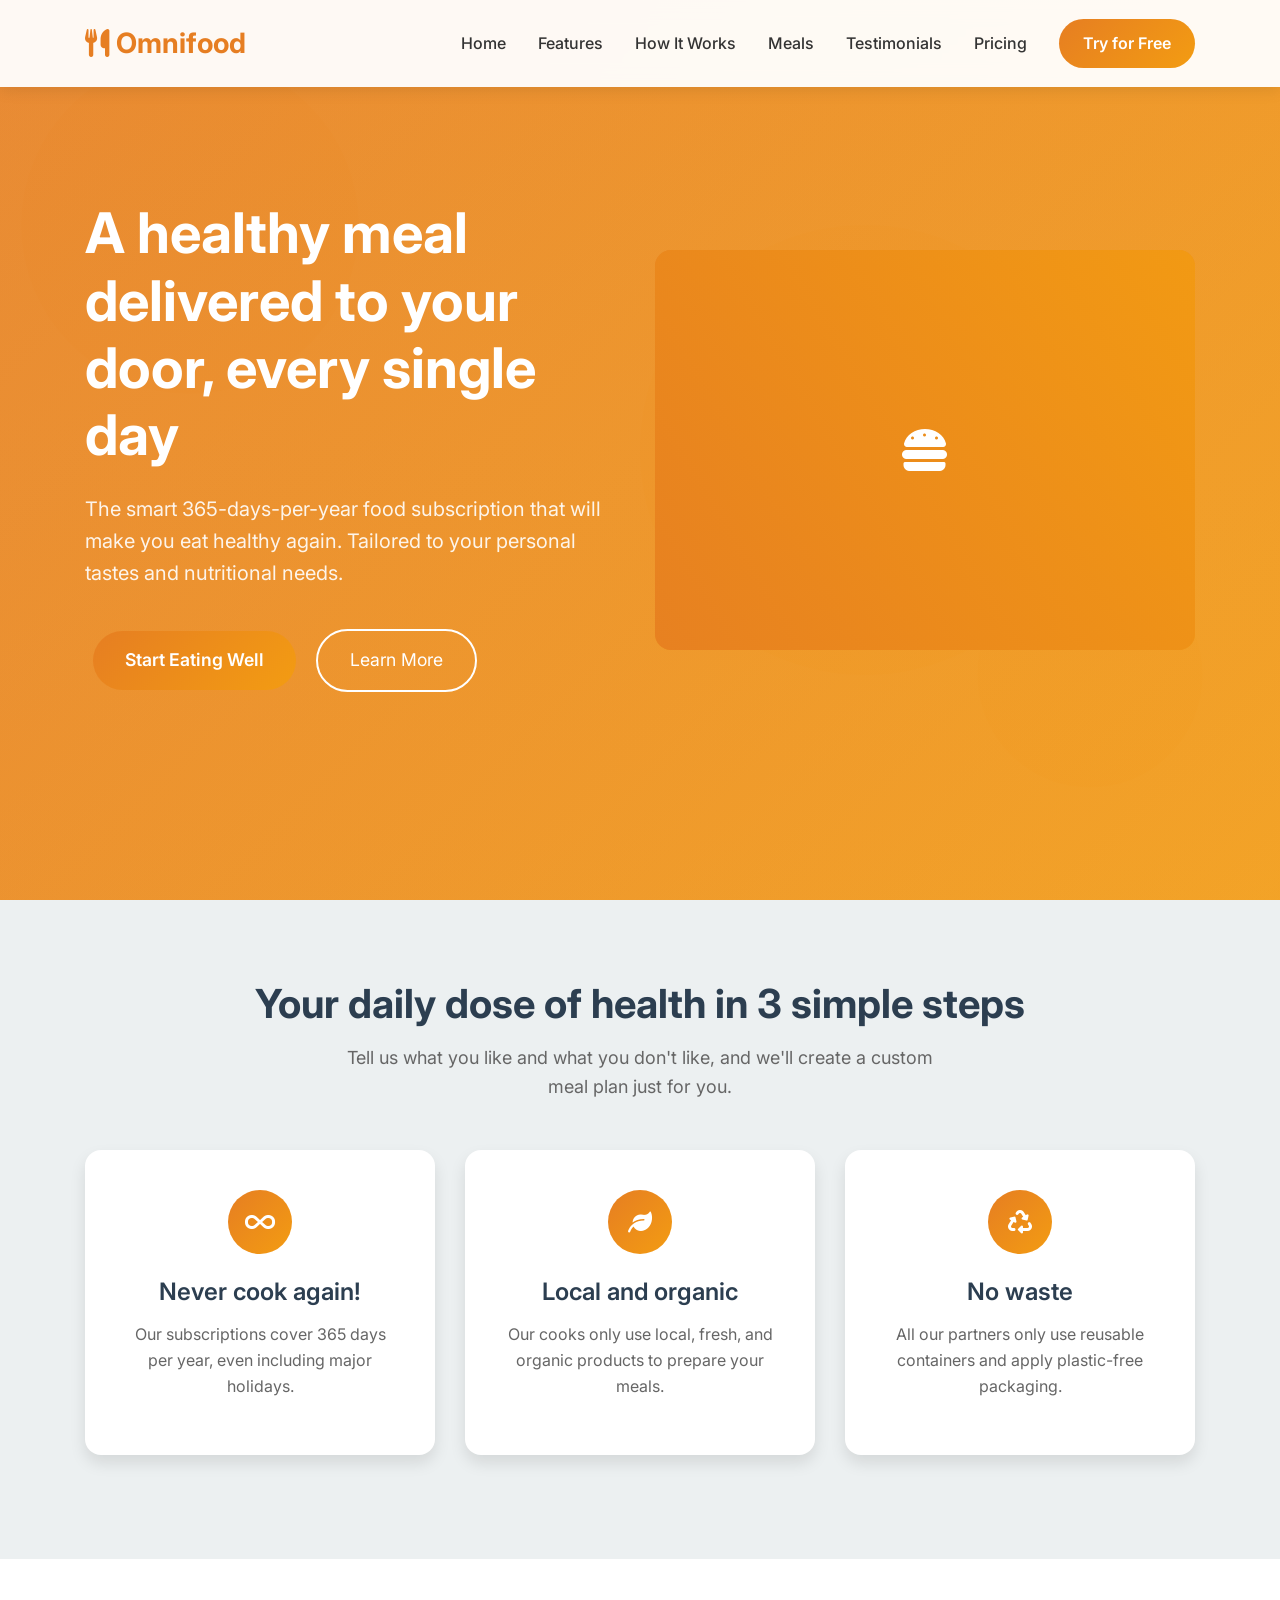
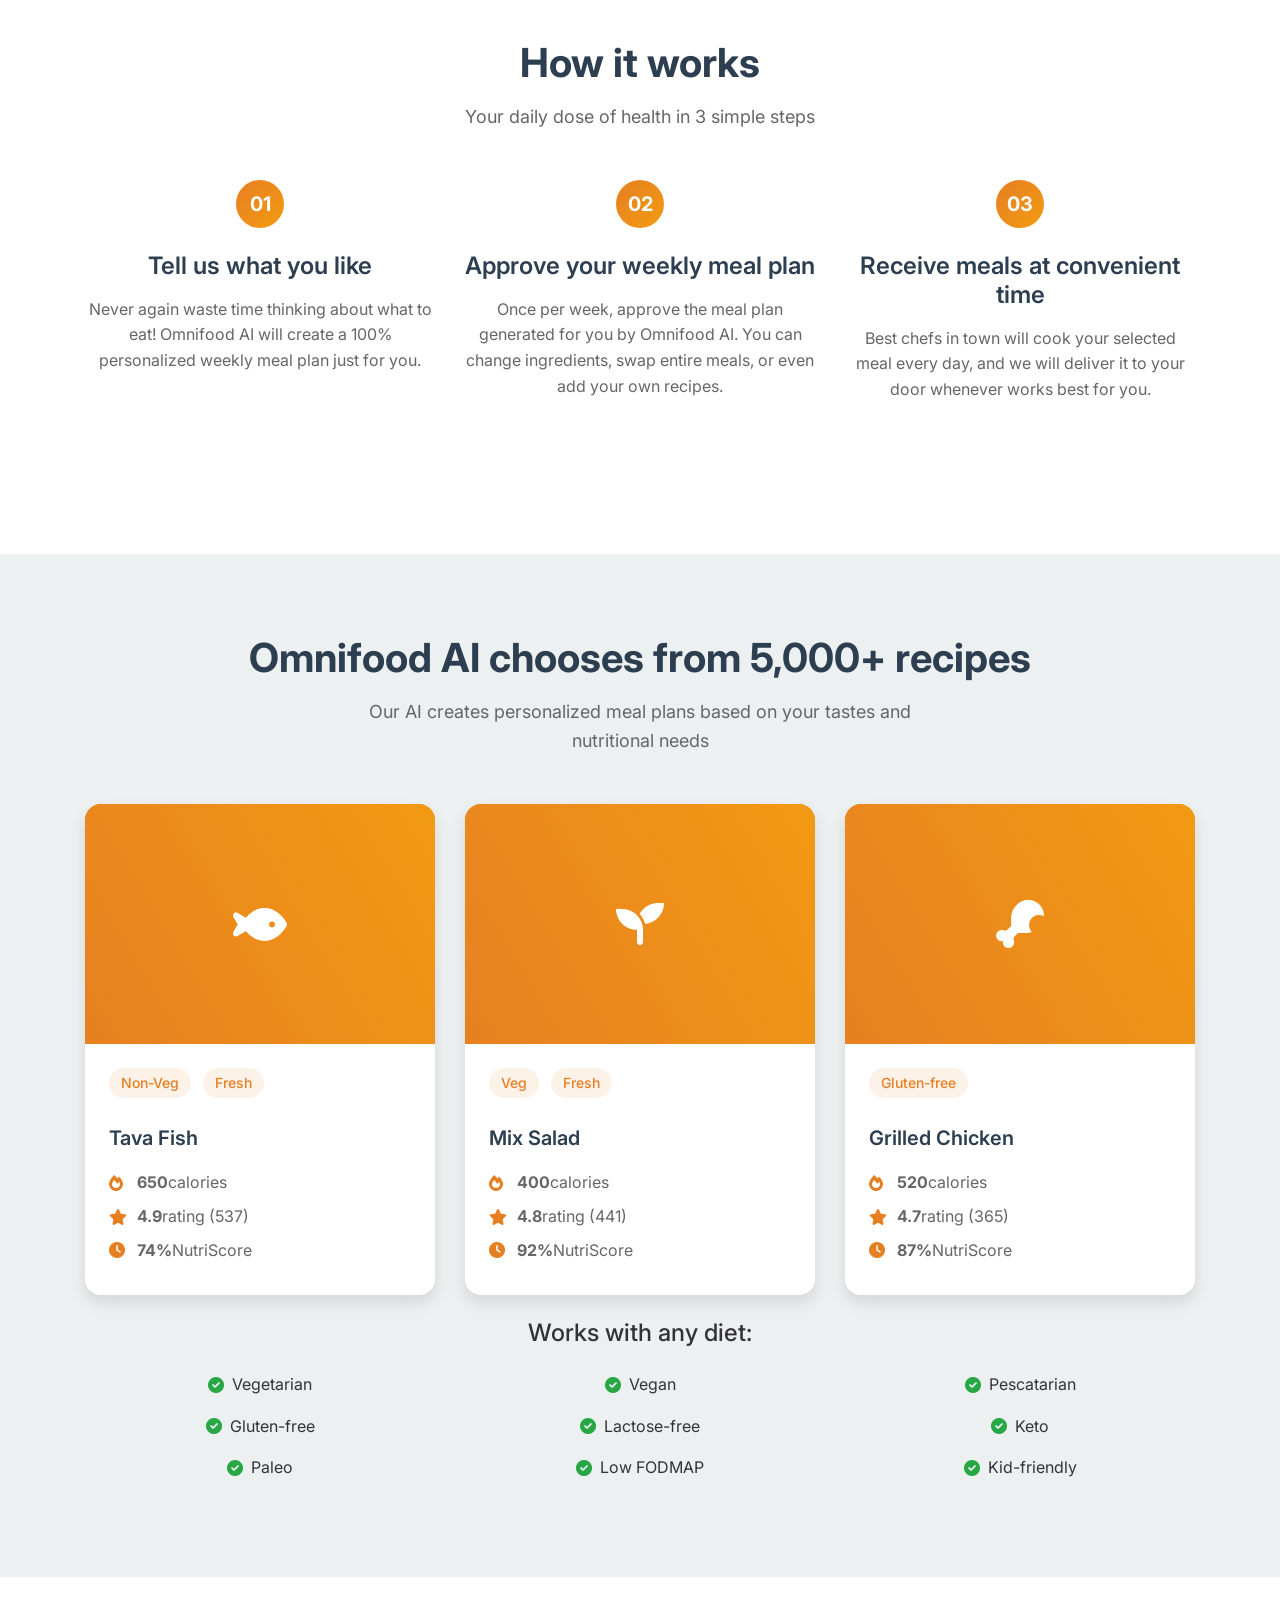
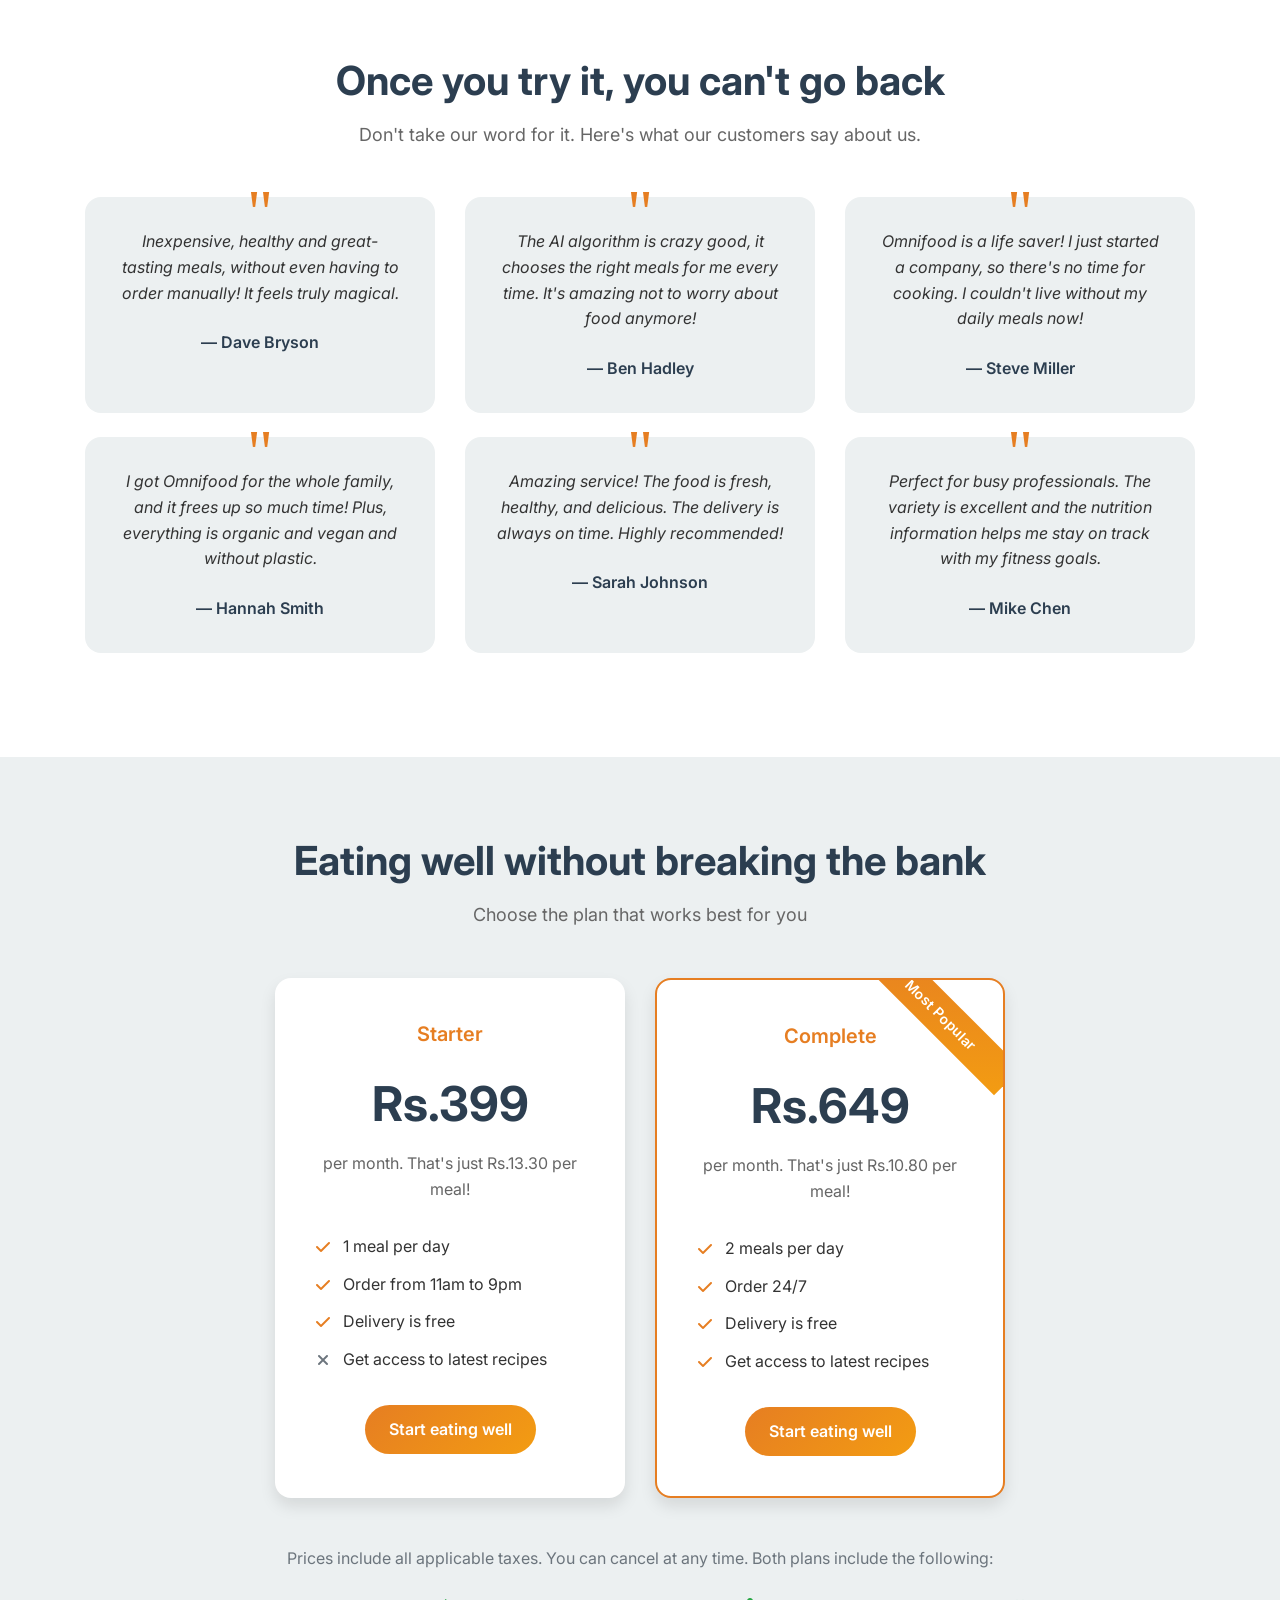
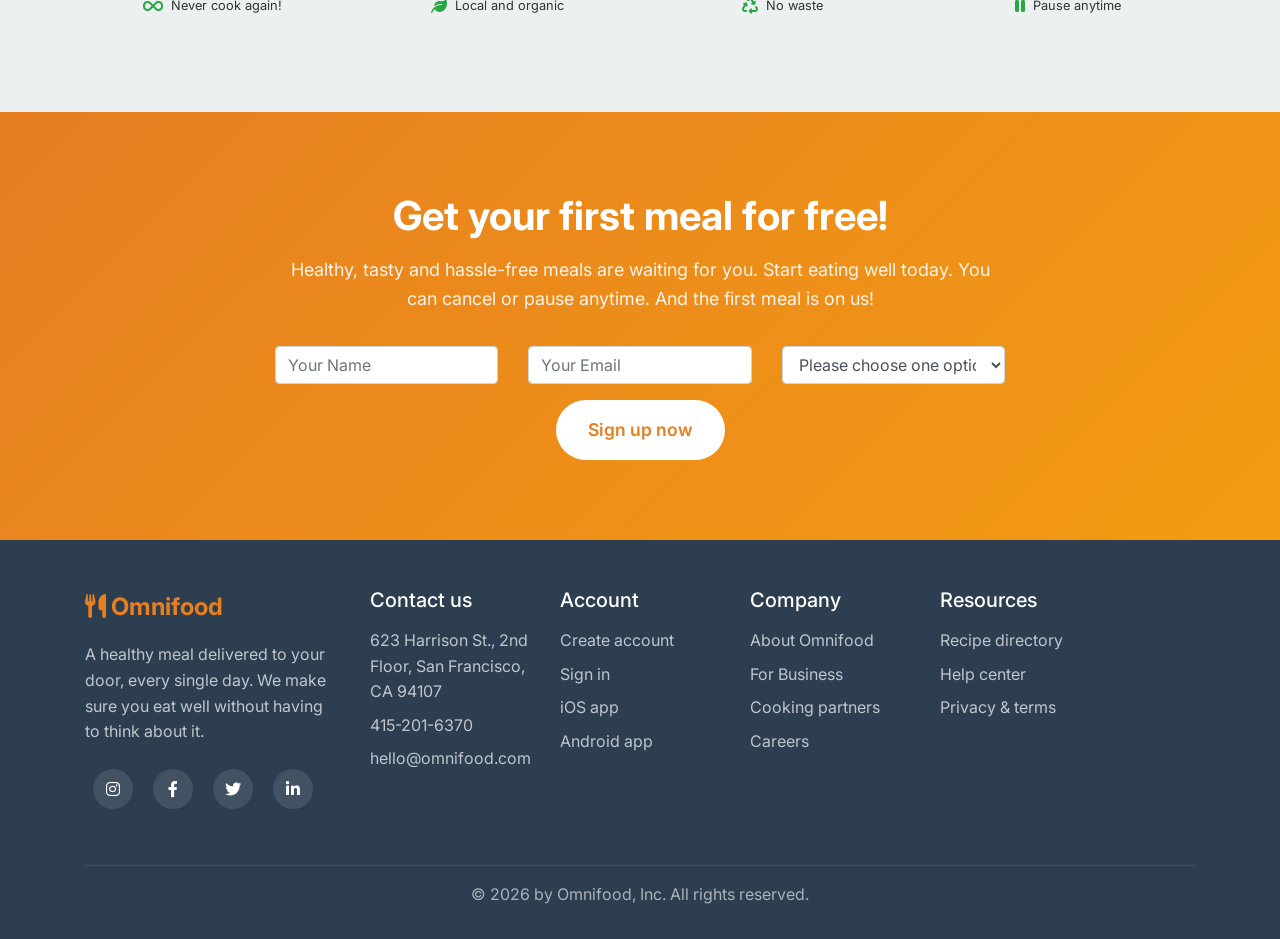
==== index.html @ 1efd3893 "added" ====
<!DOCTYPE html>
<html lang="en">
  <head>
    <meta charset="UTF-8" />
    <meta name="viewport" content="width=device-width, initial-scale=1.0" />
    <title>Omnifood - Never Cook Again</title>

    <link
      rel="stylesheet"
      href="https://cdnjs.cloudflare.com/ajax/libs/bootstrap/4.6.2/css/bootstrap.min.css"
    />
    <link
      rel="stylesheet"
      href="https://cdnjs.cloudflare.com/ajax/libs/font-awesome/6.0.0/css/all.min.css"
    />
    <link
      href="https://fonts.googleapis.com/css2?family=Inter:wght@300;400;500;600;700&display=swap"
      rel="stylesheet"
    />

    <link rel="stylesheet" href="./component/style.css" />
  </head>
  <body>
    <!-- Navigation -->
    <nav class="navbar navbar-expand-lg fixed-top">
      <div class="container">
        <a class="navbar-brand" href="#home">
          <i class="fas fa-utensils"></i> Omnifood
        </a>

        <button
          class="navbar-toggler"
          type="button"
          data-toggle="collapse"
          data-target="#navbarNav"
        >
          <span class="navbar-toggler-icon">
            <i class="fas fa-bars" style="color: #e67e22"></i>
          </span>
        </button>

        <div class="collapse navbar-collapse" id="navbarNav">
          <ul class="navbar-nav ml-auto">
            <li class="nav-item">
              <a class="nav-link" href="#home">Home</a>
            </li>
            <li class="nav-item">
              <a class="nav-link" href="#features">Features</a>
            </li>
            <li class="nav-item">
              <a class="nav-link" href="#how-it-works">How It Works</a>
            </li>
            <li class="nav-item">
              <a class="nav-link" href="#meals">Meals</a>
            </li>
            <li class="nav-item">
              <a class="nav-link" href="#testimonials">Testimonials</a>
            </li>
            <li class="nav-item">
              <a class="nav-link" href="#pricing">Pricing</a>
            </li>
          </ul>
          <a href="#cta" class="btn-primary-custom ml-3">Try for Free</a>
        </div>
      </div>
    </nav>

    <!-- Hero Section -->
    <section id="home" class="hero">
      <div class="container">
        <div class="row align-items-center">
          <div class="col-lg-6">
            <div class="hero-content">
              <h1>A healthy meal delivered to your door, every single day</h1>
              <p>
                The smart 365-days-per-year food subscription that will make you
                eat healthy again. Tailored to your personal tastes and
                nutritional needs.
              </p>
              <div class="hero-buttons">
                <a href="#pricing" class="btn btn-primary-custom"
                  >Start Eating Well</a
                >
                <a href="#how-it-works" class="btn btn-outline-light"
                  >Learn More</a
                >
              </div>
            </div>
          </div>
          <div class="col-lg-6">
            <div class="hero-image">
              <div
                class="meal-image"
                style="border-radius: 1rem; height: 25rem"
              >
                <i class="fas fa-hamburger"></i>
              </div>
            </div>
          </div>
        </div>
      </div>
    </section>

    <!-- Features Section -->
    <section id="features" class="features">
      <div class="container">
        <div class="section-title fade-in">
          <h2>Your daily dose of health in 3 simple steps</h2>
          <p>
            Tell us what you like and what you don't like, and we'll create a
            custom meal plan just for you.
          </p>
        </div>

        <div class="row">
          <div class="col-lg-4 col-md-6 mb-4">
            <div class="feature-card fade-in">
              <div class="feature-icon">
                <i class="fas fa-infinity"></i>
              </div>
              <h3>Never cook again!</h3>
              <p>
                Our subscriptions cover 365 days per year, even including major
                holidays.
              </p>
            </div>
          </div>

          <div class="col-lg-4 col-md-6 mb-4">
            <div class="feature-card fade-in">
              <div class="feature-icon">
                <i class="fas fa-leaf"></i>
              </div>
              <h3>Local and organic</h3>
              <p>
                Our cooks only use local, fresh, and organic products to prepare
                your meals.
              </p>
            </div>
          </div>

          <div class="col-lg-4 col-md-6 mb-4">
            <div class="feature-card fade-in">
              <div class="feature-icon">
                <i class="fas fa-recycle"></i>
              </div>
              <h3>No waste</h3>
              <p>
                All our partners only use reusable containers and apply
                plastic-free packaging.
              </p>
            </div>
          </div>
        </div>
      </div>
    </section>

    <!-- How It Works Section -->
    <section id="how-it-works" class="how-it-works">
      <div class="container">
        <div class="section-title fade-in">
          <h2>How it works</h2>
          <p>Your daily dose of health in 3 simple steps</p>
        </div>

        <div class="row">
          <div class="col-lg-4 mb-4">
            <div class="step fade-in">
              <div class="step-number">01</div>
              <h3>Tell us what you like</h3>
              <p>
                Never again waste time thinking about what to eat! Omnifood AI
                will create a 100% personalized weekly meal plan just for you.
              </p>
            </div>
          </div>

          <div class="col-lg-4 mb-4">
            <div class="step fade-in">
              <div class="step-number">02</div>
              <h3>Approve your weekly meal plan</h3>
              <p>
                Once per week, approve the meal plan generated for you by
                Omnifood AI. You can change ingredients, swap entire meals, or
                even add your own recipes.
              </p>
            </div>
          </div>

          <div class="col-lg-4 mb-4">
            <div class="step fade-in">
              <div class="step-number">03</div>
              <h3>Receive meals at convenient time</h3>
              <p>
                Best chefs in town will cook your selected meal every day, and
                we will deliver it to your door whenever works best for you.
              </p>
            </div>
          </div>
        </div>
      </div>
    </section>

    <!-- Meals Section -->
    <section id="meals" class="meals">
      <div class="container">
        <div class="section-title fade-in">
          <h2>Omnifood AI chooses from 5,000+ recipes</h2>
          <p>
            Our AI creates personalized meal plans based on your tastes and
            nutritional needs
          </p>
        </div>

        <div class="row">
          <div class="col-lg-4 col-md-6 mb-4">
            <div class="meal-card fade-in">
              <div class="meal-image">
                <i class="fas fa-fish"></i>
              </div>
              <div class="meal-content">
                <div class="meal-tags">
                  <span class="meal-tag">Non-Veg</span>
                  <span class="meal-tag">Fresh</span>
                </div>
                <div class="meal-title">Tava Fish</div>
                <ul class="meal-attributes">
                  <li>
                    <i class="fas fa-fire"></i> <strong>650</strong> calories
                  </li>
                  <li>
                    <i class="fas fa-star"></i> <strong>4.9</strong> rating
                    (537)
                  </li>
                  <li>
                    <i class="fas fa-clock"></i> <strong>74%</strong> NutriScore
                  </li>
                </ul>
              </div>
            </div>
          </div>

          <div class="col-lg-4 col-md-6 mb-4">
            <div class="meal-card fade-in">
              <div class="meal-image">
                <i class="fas fa-seedling"></i>
              </div>
              <div class="meal-content">
                <div class="meal-tags">
                  <span class="meal-tag">Veg</span>
                  <span class="meal-tag">Fresh</span>
                </div>
                <div class="meal-title">Mix Salad</div>
                <ul class="meal-attributes">
                  <li>
                    <i class="fas fa-fire"></i> <strong>400</strong> calories
                  </li>
                  <li>
                    <i class="fas fa-star"></i> <strong>4.8</strong> rating
                    (441)
                  </li>
                  <li>
                    <i class="fas fa-clock"></i> <strong>92%</strong> NutriScore
                  </li>
                </ul>
              </div>
            </div>
          </div>

          <div class="col-lg-4 col-md-6 mb-4">
            <div class="meal-card fade-in">
              <div class="meal-image">
                <i class="fas fa-drumstick-bite"></i>
              </div>
              <div class="meal-content">
                <div class="meal-tags">
                  <span class="meal-tag">Gluten-free</span>
                </div>
                <div class="meal-title">Grilled Chicken</div>
                <ul class="meal-attributes">
                  <li>
                    <i class="fas fa-fire"></i> <strong>520</strong> calories
                  </li>
                  <li>
                    <i class="fas fa-star"></i> <strong>4.7</strong> rating
                    (365)
                  </li>
                  <li>
                    <i class="fas fa-clock"></i> <strong>87%</strong> NutriScore
                  </li>
                </ul>
              </div>
            </div>
          </div>
        </div>

        <div class="text-center fade-in">
          <h4 class="mb-4">Works with any diet:</h4>
          <div class="row">
            <div class="col-md-4 mb-3">
              <div class="d-flex align-items-center justify-content-center">
                <i class="fas fa-check-circle text-success mr-2"></i>
                <span>Vegetarian</span>
              </div>
            </div>
            <div class="col-md-4 mb-3">
              <div class="d-flex align-items-center justify-content-center">
                <i class="fas fa-check-circle text-success mr-2"></i>
                <span>Vegan</span>
              </div>
            </div>
            <div class="col-md-4 mb-3">
              <div class="d-flex align-items-center justify-content-center">
                <i class="fas fa-check-circle text-success mr-2"></i>
                <span>Pescatarian</span>
              </div>
            </div>
            <div class="col-md-4 mb-3">
              <div class="d-flex align-items-center justify-content-center">
                <i class="fas fa-check-circle text-success mr-2"></i>
                <span>Gluten-free</span>
              </div>
            </div>
            <div class="col-md-4 mb-3">
              <div class="d-flex align-items-center justify-content-center">
                <i class="fas fa-check-circle text-success mr-2"></i>
                <span>Lactose-free</span>
              </div>
            </div>
            <div class="col-md-4 mb-3">
              <div class="d-flex align-items-center justify-content-center">
                <i class="fas fa-check-circle text-success mr-2"></i>
                <span>Keto</span>
              </div>
            </div>
            <div class="col-md-4 mb-3">
              <div class="d-flex align-items-center justify-content-center">
                <i class="fas fa-check-circle text-success mr-2"></i>
                <span>Paleo</span>
              </div>
            </div>
            <div class="col-md-4 mb-3">
              <div class="d-flex align-items-center justify-content-center">
                <i class="fas fa-check-circle text-success mr-2"></i>
                <span>Low FODMAP</span>
              </div>
            </div>
            <div class="col-md-4 mb-3">
              <div class="d-flex align-items-center justify-content-center">
                <i class="fas fa-check-circle text-success mr-2"></i>
                <span>Kid-friendly</span>
              </div>
            </div>
          </div>
        </div>
      </div>
    </section>

    <!-- Testimonials Section -->
    <section id="testimonials" class="testimonials">
      <div class="container">
        <div class="section-title fade-in">
          <h2>Once you try it, you can't go back</h2>
          <p>
            Don't take our word for it. Here's what our customers say about us.
          </p>
        </div>

        <div class="row">
          <div class="col-lg-4 col-md-6 mb-4">
            <div class="testimonial-card fade-in">
              <p class="testimonial-text">
                Inexpensive, healthy and great-tasting meals, without even
                having to order manually! It feels truly magical.
              </p>
              <div class="testimonial-author">— Dave Bryson</div>
            </div>
          </div>

          <div class="col-lg-4 col-md-6 mb-4">
            <div class="testimonial-card fade-in">
              <p class="testimonial-text">
                The AI algorithm is crazy good, it chooses the right meals for
                me every time. It's amazing not to worry about food anymore!
              </p>
              <div class="testimonial-author">— Ben Hadley</div>
            </div>
          </div>

          <div class="col-lg-4 col-md-6 mb-4">
            <div class="testimonial-card fade-in">
              <p class="testimonial-text">
                Omnifood is a life saver! I just started a company, so there's
                no time for cooking. I couldn't live without my daily meals now!
              </p>
              <div class="testimonial-author">— Steve Miller</div>
            </div>
          </div>

          <div class="col-lg-4 col-md-6 mb-4">
            <div class="testimonial-card fade-in">
              <p class="testimonial-text">
                I got Omnifood for the whole family, and it frees up so much
                time! Plus, everything is organic and vegan and without plastic.
              </p>
              <div class="testimonial-author">— Hannah Smith</div>
            </div>
          </div>

          <div class="col-lg-4 col-md-6 mb-4">
            <div class="testimonial-card fade-in">
              <p class="testimonial-text">
                Amazing service! The food is fresh, healthy, and delicious. The
                delivery is always on time. Highly recommended!
              </p>
              <div class="testimonial-author">— Sarah Johnson</div>
            </div>
          </div>

          <div class="col-lg-4 col-md-6 mb-4">
            <div class="testimonial-card fade-in">
              <p class="testimonial-text">
                Perfect for busy professionals. The variety is excellent and the
                nutrition information helps me stay on track with my fitness
                goals.
              </p>
              <div class="testimonial-author">— Mike Chen</div>
            </div>
          </div>
        </div>
      </div>
    </section>

    <!-- Pricing Section -->
    <section id="pricing" class="pricing">
      <div class="container">
        <div class="section-title fade-in">
          <h2>Eating well without breaking the bank</h2>
          <p>Choose the plan that works best for you</p>
        </div>

        <div class="row justify-content-center">
          <div class="col-lg-4 col-md-6 mb-4">
            <div class="pricing-card fade-in">
              <div class="pricing-plan">Starter</div>
              <div class="pricing-price">Rs.399</div>
              <div class="pricing-period">
                per month. That's just Rs.13.30 per meal!
              </div>

              <ul class="pricing-features">
                <li><i class="fas fa-check"></i> 1 meal per day</li>
                <li><i class="fas fa-check"></i> Order from 11am to 9pm</li>
                <li><i class="fas fa-check"></i> Delivery is free</li>
                <li>
                  <i class="fas fa-times text-muted"></i> Get access to latest
                  recipes
                </li>
              </ul>

              <a href="#cta" class="btn-primary-custom">Start eating well</a>
            </div>
          </div>

          <div class="col-lg-4 col-md-6 mb-4">
            <div class="pricing-card featured fade-in">
              <div class="pricing-plan">Complete</div>
              <div class="pricing-price">Rs.649</div>
              <div class="pricing-period">
                per month. That's just Rs.10.80 per meal!
              </div>

              <ul class="pricing-features">
                <li><i class="fas fa-check"></i> 2 meals per day</li>
                <li><i class="fas fa-check"></i> Order 24/7</li>
                <li><i class="fas fa-check"></i> Delivery is free</li>
                <li>
                  <i class="fas fa-check"></i> Get access to latest recipes
                </li>
              </ul>

              <a href="#cta" class="btn-primary-custom">Start eating well</a>
            </div>
          </div>
        </div>

        <div class="text-center fade-in mt-4">
          <p class="text-muted">
            Prices include all applicable taxes. You can cancel at any time.
            Both plans include the following:
          </p>

          <div class="row mt-4">
            <div class="col-md-3 mb-3">
              <div class="d-flex align-items-center justify-content-center">
                <i class="fas fa-infinity text-success mr-2"></i>
                <small>Never cook again!</small>
              </div>
            </div>
            <div class="col-md-3 mb-3">
              <div class="d-flex align-items-center justify-content-center">
                <i class="fas fa-leaf text-success mr-2"></i>
                <small>Local and organic</small>
              </div>
            </div>
            <div class="col-md-3 mb-3">
              <div class="d-flex align-items-center justify-content-center">
                <i class="fas fa-recycle text-success mr-2"></i>
                <small>No waste</small>
              </div>
            </div>
            <div class="col-md-3 mb-3">
              <div class="d-flex align-items-center justify-content-center">
                <i class="fas fa-pause text-success mr-2"></i>
                <small>Pause anytime</small>
              </div>
            </div>
          </div>
        </div>
      </div>
    </section>

    <!-- CTA Section -->
    <section id="cta" class="cta">
      <div class="container">
        <div class="row justify-content-center">
          <div class="col-lg-8 text-center fade-in">
            <h2>Get your first meal for free!</h2>
            <p>
              Healthy, tasty and hassle-free meals are waiting for you. Start
              eating well today. You can cancel or pause anytime. And the first
              meal is on us!
            </p>

            <form class="row justify-content-center mt-4" id="ctaForm">
              <div class="col-md-4 mb-3">
                <input
                  type="text"
                  class="form-control"
                  placeholder="Your Name"
                  required
                />
              </div>
              <div class="col-md-4 mb-3">
                <input
                  type="email"
                  class="form-control"
                  placeholder="Your Email"
                  required
                />
              </div>
              <div class="col-md-4 mb-3">
                <select class="form-control" required>
                  <option value="">Please choose one option:</option>
                  <option value="friends">Friends and family</option>
                  <option value="youtube">YouTube video</option>
                  <option value="podcast">Podcast</option>
                  <option value="facebook">Facebook ad</option>
                  <option value="others">Others</option>
                </select>
              </div>
              <div class="col-12">
                <button type="submit" class="btn-white">Sign up now</button>
              </div>
            </form>
          </div>
        </div>
      </div>
    </section>

    <!-- Footer -->
    <footer>
      <div class="container">
        <div class="row">
          <div class="col-lg-3 col-md-6 mb-4">
            <div class="footer-brand">
              <i class="fas fa-utensils"></i> Omnifood
            </div>
            <p style="color: rgba(255, 255, 255, 0.7); margin-bottom: 1.5rem">
              A healthy meal delivered to your door, every single day. We make
              sure you eat well without having to think about it.
            </p>
            <div class="footer-social">
              <a href="#" aria-label="Instagram">
                <i class="fab fa-instagram"></i>
              </a>
              <a href="#" aria-label="Facebook">
                <i class="fab fa-facebook-f"></i>
              </a>
              <a href="#" aria-label="Twitter">
                <i class="fab fa-twitter"></i>
              </a>
              <a href="#" aria-label="LinkedIn">
                <i class="fab fa-linkedin-in"></i>
              </a>
            </div>
          </div>

          <div class="col-lg-2 col-md-6 mb-4">
            <h5 style="color: var(--white); margin-bottom: 1rem">Contact us</h5>
            <ul style="list-style: none; padding: 0; margin: 0">
              <li style="margin-bottom: 0.5rem">
                <span style="color: rgba(255, 255, 255, 0.7)"
                  >623 Harrison St., 2nd Floor, San Francisco, CA 94107</span
                >
              </li>
              <li style="margin-bottom: 0.5rem">
                <a
                  href="tel:415-201-6370"
                  style="color: rgba(255, 255, 255, 0.7); text-decoration: none"
                  >415-201-6370</a
                >
              </li>
              <li>
                <a
                  href="mailto:hello@omnifood.com"
                  style="color: rgba(255, 255, 255, 0.7); text-decoration: none"
                  >hello@omnifood.com</a
                >
              </li>
            </ul>
          </div>

          <div class="col-lg-2 col-md-6 mb-4">
            <h5 style="color: var(--white); margin-bottom: 1rem">Account</h5>
            <ul style="list-style: none; padding: 0; margin: 0">
              <li style="margin-bottom: 0.5rem">
                <a
                  href="#"
                  style="
                    color: rgba(255, 255, 255, 0.7);
                    text-decoration: none;
                    transition: color 0.3s ease;
                  "
                  >Create account</a
                >
              </li>
              <li style="margin-bottom: 0.5rem">
                <a
                  href="#"
                  style="
                    color: rgba(255, 255, 255, 0.7);
                    text-decoration: none;
                    transition: color 0.3s ease;
                  "
                  >Sign in</a
                >
              </li>
              <li style="margin-bottom: 0.5rem">
                <a
                  href="#"
                  style="
                    color: rgba(255, 255, 255, 0.7);
                    text-decoration: none;
                    transition: color 0.3s ease;
                  "
                  >iOS app</a
                >
              </li>
              <li>
                <a
                  href="#"
                  style="
                    color: rgba(255, 255, 255, 0.7);
                    text-decoration: none;
                    transition: color 0.3s ease;
                  "
                  >Android app</a
                >
              </li>
            </ul>
          </div>

          <div class="col-lg-2 col-md-6 mb-4">
            <h5 style="color: var(--white); margin-bottom: 1rem">Company</h5>
            <ul style="list-style: none; padding: 0; margin: 0">
              <li style="margin-bottom: 0.5rem">
                <a
                  href="#"
                  style="
                    color: rgba(255, 255, 255, 0.7);
                    text-decoration: none;
                    transition: color 0.3s ease;
                  "
                  >About Omnifood</a
                >
              </li>
              <li style="margin-bottom: 0.5rem">
                <a
                  href="#"
                  style="
                    color: rgba(255, 255, 255, 0.7);
                    text-decoration: none;
                    transition: color 0.3s ease;
                  "
                  >For Business</a
                >
              </li>
              <li style="margin-bottom: 0.5rem">
                <a
                  href="#"
                  style="
                    color: rgba(255, 255, 255, 0.7);
                    text-decoration: none;
                    transition: color 0.3s ease;
                  "
                  >Cooking partners</a
                >
              </li>
              <li>
                <a
                  href="#"
                  style="
                    color: rgba(255, 255, 255, 0.7);
                    text-decoration: none;
                    transition: color 0.3s ease;
                  "
                  >Careers</a
                >
              </li>
            </ul>
          </div>

          <div class="col-lg-3 col-md-6 mb-4">
            <h5 style="color: var(--white); margin-bottom: 1rem">Resources</h5>
            <ul style="list-style: none; padding: 0; margin: 0">
              <li style="margin-bottom: 0.5rem">
                <a
                  href="#"
                  style="
                    color: rgba(255, 255, 255, 0.7);
                    text-decoration: none;
                    transition: color 0.3s ease;
                  "
                  >Recipe directory</a
                >
              </li>
              <li style="margin-bottom: 0.5rem">
                <a
                  href="#"
                  style="
                    color: rgba(255, 255, 255, 0.7);
                    text-decoration: none;
                    transition: color 0.3s ease;
                  "
                  >Help center</a
                >
              </li>
              <li style="margin-bottom: 0.5rem">
                <a
                  href="#"
                  style="
                    color: rgba(255, 255, 255, 0.7);
                    text-decoration: none;
                    transition: color 0.3s ease;
                  "
                  >Privacy & terms</a
                >
              </li>
            </ul>
          </div>
        </div>

        <div class="footer-copyright">
          <div class="text-center">
            <p>&copy; 2024 by Omnifood, Inc. All rights reserved.</p>
          </div>
        </div>
      </div>
    </footer>

    <!-- Bootstrap JS and dependencies -->
    <script src="https://cdnjs.cloudflare.com/ajax/libs/jquery/3.6.0/jquery.min.js"></script>
    <script src="https://cdnjs.cloudflare.com/ajax/libs/bootstrap/4.6.2/js/bootstrap.bundle.min.js"></script>

    <script src="./component/script.js"></script>
  </body>
</html>
---- component/style.css ----
:root {
  --primary-color: #e67e22;
  --primary-dark: #d68910;
  --secondary-color: #f39c12;
  --dark-color: #2c3e50;
  --light-color: #ecf0f1;
  --white: #ffffff;
  --text-dark: #333333;
  --text-light: #666666;
  --gradient: linear-gradient(
    135deg,
    var(--primary-color),
    var(--secondary-color)
  );
}

* {
  margin: 0;
  padding: 0;
  box-sizing: border-box;
}

body {
  font-family: "Inter", sans-serif;
  line-height: 1.6;
  color: var(--text-dark);
  overflow-x: hidden;
}

.navbar {
  background: rgba(255, 255, 255, 0.95);
  backdrop-filter: blur(0.625rem);
  box-shadow: 0 0.125rem 1rem rgba(0, 0, 0, 0.1);
  transition: all 0.3s ease;
  padding: 1rem 0;
}

.navbar.scrolled {
  padding: 0.5rem 0;
  background: rgba(255, 255, 255, 0.98);
}

.navbar-brand {
  font-size: 1.75rem;
  font-weight: 700;
  color: var(--primary-color) !important;
  text-decoration: none;
}

.navbar-nav .nav-link {
  font-weight: 500;
  color: var(--text-dark) !important;
  margin: 0 0.5rem;
  transition: color 0.3s ease;
  position: relative;
}

.navbar-nav .nav-link:hover {
  color: var(--primary-color) !important;
}

.navbar-nav .nav-link::after {
  content: "";
  position: absolute;
  width: 0;
  height: 0.125rem;
  bottom: -0.25rem;
  left: 50%;
  background: var(--primary-color);
  transition: all 0.3s ease;
  transform: translateX(-50%);
}

.navbar-nav .nav-link:hover::after {
  width: 100%;
}

.btn-primary-custom {
  background: var(--gradient);
  border: none;
  padding: 0.75rem 1.5rem;
  border-radius: 2rem;
  font-weight: 600;
  color: var(--white);
  transition: all 0.3s ease;
  text-decoration: none;
  display: inline-block;
}

.btn-primary-custom:hover {
  transform: translateY(-0.125rem);
  box-shadow: 0 0.5rem 1rem rgba(230, 126, 34, 0.3);
  color: var(--white);
  text-decoration: none;
}

.hero {
  background: linear-gradient(
      135deg,
      rgba(230, 126, 34, 0.9),
      rgba(243, 156, 18, 0.9)
    ),
    url('data:image/svg+xml,<svg xmlns="http://www.w3.org/2000/svg" viewBox="0 0 1200 800"><rect fill="%23f8f9fa" width="1200" height="800"/><circle fill="%23e67e22" opacity="0.1" cx="200" cy="200" r="150"/><circle fill="%23f39c12" opacity="0.1" cx="800" cy="400" r="200"/><circle fill="%23e67e22" opacity="0.1" cx="1000" cy="600" r="100"/></svg>');
  background-size: cover;
  background-position: center;
  min-height: 100vh;
  display: flex;
  align-items: center;
  position: relative;
  overflow: hidden;
}

.hero::before {
  content: "";
  position: absolute;
  top: 0;
  left: 0;
  right: 0;
  bottom: 0;
  background: linear-gradient(
    45deg,
    rgba(230, 126, 34, 0.1),
    rgba(243, 156, 18, 0.1)
  );
}

.hero-content {
  position: relative;
  z-index: 2;
}

.hero h1 {
  font-size: 3.5rem;
  font-weight: 700;
  color: var(--white);
  margin-bottom: 1.5rem;
  line-height: 1.2;
  animation: fadeInUp 1s ease;
}

.hero p {
  font-size: 1.25rem;
  color: rgba(255, 255, 255, 0.9);
  margin-bottom: 2rem;
  animation: fadeInUp 1s ease 0.2s both;
}

.hero-buttons {
  animation: fadeInUp 1s ease 0.4s both;
}

.hero-buttons .btn {
  margin: 0.5rem;
  padding: 1rem 2rem;
  font-size: 1.1rem;
  border-radius: 2rem;
  text-decoration: none;
}

.btn-outline-light {
  border: 0.125rem solid var(--white);
  color: var(--white);
  background: transparent;
  transition: all 0.3s ease;
}

.btn-outline-light:hover {
  background: var(--white);
  color: var(--primary-color);
  transform: translateY(-0.125rem);
}

.hero-image {
  animation: fadeInRight 1s ease 0.6s both;
}

.hero-image img {
  width: 100%;
  height: auto;
  border-radius: 1rem;
  box-shadow: 0 1rem 2rem rgba(0, 0, 0, 0.2);
}

@keyframes fadeInUp {
  from {
    opacity: 0;
    transform: translateY(2rem);
  }
  to {
    opacity: 1;
    transform: translateY(0);
  }
}

@keyframes fadeInRight {
  from {
    opacity: 0;
    transform: translateX(2rem);
  }
  to {
    opacity: 1;
    transform: translateX(0);
  }
}

@keyframes fadeInLeft {
  from {
    opacity: 0;
    transform: translateX(-2rem);
  }
  to {
    opacity: 1;
    transform: translateX(0);
  }
}

.features {
  padding: 5rem 0;
  background: var(--light-color);
}

.section-title {
  text-align: center;
  margin-bottom: 3rem;
}

.section-title h2 {
  font-size: 2.5rem;
  font-weight: 700;
  color: var(--dark-color);
  margin-bottom: 1rem;
}

.section-title p {
  font-size: 1.125rem;
  color: var(--text-light);
  max-width: 37.5rem;
  margin: 0 auto;
}

.feature-card {
  background: var(--white);
  padding: 2.5rem;
  border-radius: 1rem;
  text-align: center;
  box-shadow: 0 0.5rem 1rem rgba(0, 0, 0, 0.1);
  transition: all 0.3s ease;
  height: 100%;
  border: none;
}

.feature-card:hover {
  transform: translateY(-0.5rem);
  box-shadow: 0 1rem 2rem rgba(230, 126, 34, 0.2);
}

.feature-icon {
  width: 4rem;
  height: 4rem;
  background: var(--gradient);
  border-radius: 50%;
  display: flex;
  align-items: center;
  justify-content: center;
  margin: 0 auto 1.5rem;
  color: var(--white);
  font-size: 1.5rem;
}

.feature-card h3 {
  font-size: 1.5rem;
  font-weight: 600;
  color: var(--dark-color);
  margin-bottom: 1rem;
}

.feature-card p {
  color: var(--text-light);
  line-height: 1.6;
}

.how-it-works {
  padding: 5rem 0;
  background: var(--white);
}

.step {
  text-align: center;
  margin-bottom: 3rem;
}

.step-number {
  width: 3rem;
  height: 3rem;
  background: var(--gradient);
  border-radius: 50%;
  display: flex;
  align-items: center;
  justify-content: center;
  margin: 0 auto 1.5rem;
  color: var(--white);
  font-size: 1.25rem;
  font-weight: 700;
}

.step h3 {
  font-size: 1.5rem;
  font-weight: 600;
  color: var(--dark-color);
  margin-bottom: 1rem;
}

.step p {
  color: var(--text-light);
  line-height: 1.6;
}

.meals {
  padding: 5rem 0;
  background: var(--light-color);
}

.meal-card {
  background: var(--white);
  border-radius: 1rem;
  overflow: hidden;
  box-shadow: 0 0.5rem 1rem rgba(0, 0, 0, 0.1);
  transition: all 0.3s ease;
  height: 100%;
}

.meal-card:hover {
  transform: translateY(-0.5rem);
  box-shadow: 0 1rem 2rem rgba(0, 0, 0, 0.15);
}

.meal-image {
  height: 15rem;
  background: var(--gradient);
  display: flex;
  align-items: center;
  justify-content: center;
  color: var(--white);
  font-size: 3rem;
  position: relative;
  overflow: hidden;
}

.meal-image::before {
  content: "";
  position: absolute;
  top: 0;
  left: 0;
  right: 0;
  bottom: 0;
  background: linear-gradient(
    45deg,
    rgba(230, 126, 34, 0.8),
    rgba(243, 156, 18, 0.8)
  );
}

.meal-image i {
  position: relative;
  z-index: 1;
}

.meal-content {
  padding: 1.5rem;
}

.meal-tags {
  margin-bottom: 1rem;
}



.meal-tag {
  display: inline-block;
  background: rgba(230, 126, 34, 0.1);
  color: var(--primary-color);
  padding: 0.25rem 0.75rem;
  border-radius: 1rem;
  font-size: 0.875rem;
  font-weight: 500;
  margin-right: 0.5rem;
  margin-bottom: 0.5rem;
}

.meal-title {
  font-size: 1.25rem;
  font-weight: 600;
  color: var(--dark-color);
  margin-bottom: 1rem;
}

.meal-attributes {
  list-style: none;
  padding: 0;
  margin: 0;
}

.meal-attributes li {
  display: flex;
  align-items: center;
  margin-bottom: 0.5rem;
  color: var(--text-light);
}

.meal-attributes li i {
  color: var(--primary-color);
  margin-right: 0.75rem;
  width: 1rem;
}

/* Testimonials Section */
.testimonials {
  padding: 5rem 0;
  background: var(--white);
}

.testimonial-card {
  background: var(--light-color);
  padding: 2rem;
  border-radius: 1rem;
  text-align: center;
  height: 100%;
  border: none;
  position: relative;
}

.testimonial-card::before {
  content: '"';
  position: absolute;
  top: -1rem;
  left: 50%;
  transform: translateX(-50%);
  font-size: 4rem;
  color: var(--primary-color);
  font-family: serif;
  line-height: 1;
}

.testimonial-text {
  font-style: italic;
  color: var(--text-dark);
  margin-bottom: 1.5rem;
  line-height: 1.6;
}

.testimonial-author {
  font-weight: 600;
  color: var(--dark-color);
}

.pricing {
  padding: 5rem 0;
  background: var(--light-color);
}

.pricing-card {
  background: var(--white);
  border-radius: 1rem;
  padding: 2.5rem;
  text-align: center;
  box-shadow: 0 0.5rem 1rem rgba(0, 0, 0, 0.1);
  transition: all 0.3s ease;
  height: 100%;
  position: relative;
  overflow: hidden;
}

.pricing-card.featured {
  transform: scale(1.05);
  border: 0.125rem solid var(--primary-color);
}

.pricing-card.featured::before {
  content: "Most Popular";
  position: absolute;
  top: 1rem;
  right: -2rem;
  background: var(--gradient);
  color: var(--white);
  padding: 0.5rem 3rem;
  font-size: 0.875rem;
  font-weight: 600;
  transform: rotate(45deg);
}

.pricing-card:hover {
  transform: translateY(-0.5rem);
  box-shadow: 0 1rem 2rem rgba(230, 126, 34, 0.2);
}

.pricing-card.featured:hover {
  transform: scale(1.05) translateY(-0.5rem);
}

.pricing-plan {
  font-size: 1.25rem;
  font-weight: 600;
  color: var(--primary-color);
  margin-bottom: 1rem;
}

.pricing-price {
  font-size: 3rem;
  font-weight: 700;
  color: var(--dark-color);
  margin-bottom: 0.5rem;
}

.pricing-period {
  color: var(--text-light);
  margin-bottom: 2rem;
}

.pricing-features {
  list-style: none;
  padding: 0;
  margin: 0 0 2rem 0;
}

.pricing-features li {
  display: flex;
  align-items: center;
  margin-bottom: 0.75rem;
  color: var(--text-dark);
}

.pricing-features li i {
  color: var(--primary-color);
  margin-right: 0.75rem;
  width: 1rem;
}

.cta {
  padding: 5rem 0;
  background: var(--gradient);
  color: var(--white);
  text-align: center;
}

.cta h2 {
  font-size: 2.5rem;
  font-weight: 700;
  margin-bottom: 1rem;
}

.cta p {
  font-size: 1.125rem;
  margin-bottom: 2rem;
  opacity: 0.9;
}

.btn-white {
  background: var(--white);
  color: var(--primary-color);
  border: none;
  padding: 1rem 2rem;
  font-size: 1.1rem;
  font-weight: 600;
  border-radius: 2rem;
  transition: all 0.3s ease;
  text-decoration: none;
  display: inline-block;
}

.btn-white:hover {
  transform: translateY(-0.125rem);
  box-shadow: 0 0.5rem 1rem rgba(0, 0, 0, 0.2);
  color: var(--primary-color);
  text-decoration: none;
}

footer {
  background: var(--dark-color);
  color: var(--white);
  padding: 3rem 0 1rem;
}

.footer-content {
  text-align: center;
}

.footer-brand {
  font-size: 1.5rem;
  font-weight: 700;
  color: var(--primary-color);
  margin-bottom: 1rem;
}

.footer-links {
  list-style: none;
  padding: 0;
  margin: 0 0 2rem 0;
  display: flex;
  justify-content: center;
  flex-wrap: wrap;
}

.footer-links li {
  margin: 0 1rem;
}

.footer-links a {
  color: rgba(255, 255, 255, 0.8);
  text-decoration: none;
  transition: color 0.3s ease;
}

.footer-links a:hover {
  color: var(--primary-color);
}

.footer-social {
  margin-bottom: 2rem;
}

.footer-social a {
  display: inline-block;
  width: 2.5rem;
  height: 2.5rem;
  background: rgba(255, 255, 255, 0.1);
  color: var(--white);
  text-align: center;
  line-height: 2.5rem;
  border-radius: 50%;
  margin: 0 0.5rem;
  transition: all 0.3s ease;
  text-decoration: none;
}

.footer-social a:hover {
  background: var(--primary-color);
  transform: translateY(-0.125rem);
}

.footer-copyright {
  border-top: 0.0625rem solid rgba(255, 255, 255, 0.1);
  padding-top: 1rem;
  color: rgba(255, 255, 255, 0.6);
}

@media (max-width: 991.98px) {
  .hero h1 {
    font-size: 2.5rem;
  }

  .section-title h2 {
    font-size: 2rem;
  }

  .pricing-card.featured {
    transform: none;
    margin-top: 2rem;
  }
}

@media (max-width: 767.98px) {
  .hero {
    text-align: center;
  }

  .hero h1 {
    font-size: 2rem;
  }

  .hero p {
    font-size: 1rem;
  }

  .navbar-nav {
    text-align: center;
  }

  .navbar-nav .nav-link {
    margin: 0.5rem 0;
  }

  .footer-links {
    flex-direction: column;
    align-items: center;
  }

  .footer-links li {
    margin: 0.5rem 0;
  }
}

.fade-in {
  opacity: 0;
  transform: translateY(2rem);
  transition: all 0.6s ease;
}

.fade-in.visible {
  opacity: 1;
  transform: translateY(0);
}

.text-gradient {
  background: var(--gradient);
  -webkit-background-clip: text;
  -webkit-text-fill-color: transparent;
  background-clip: text;
}
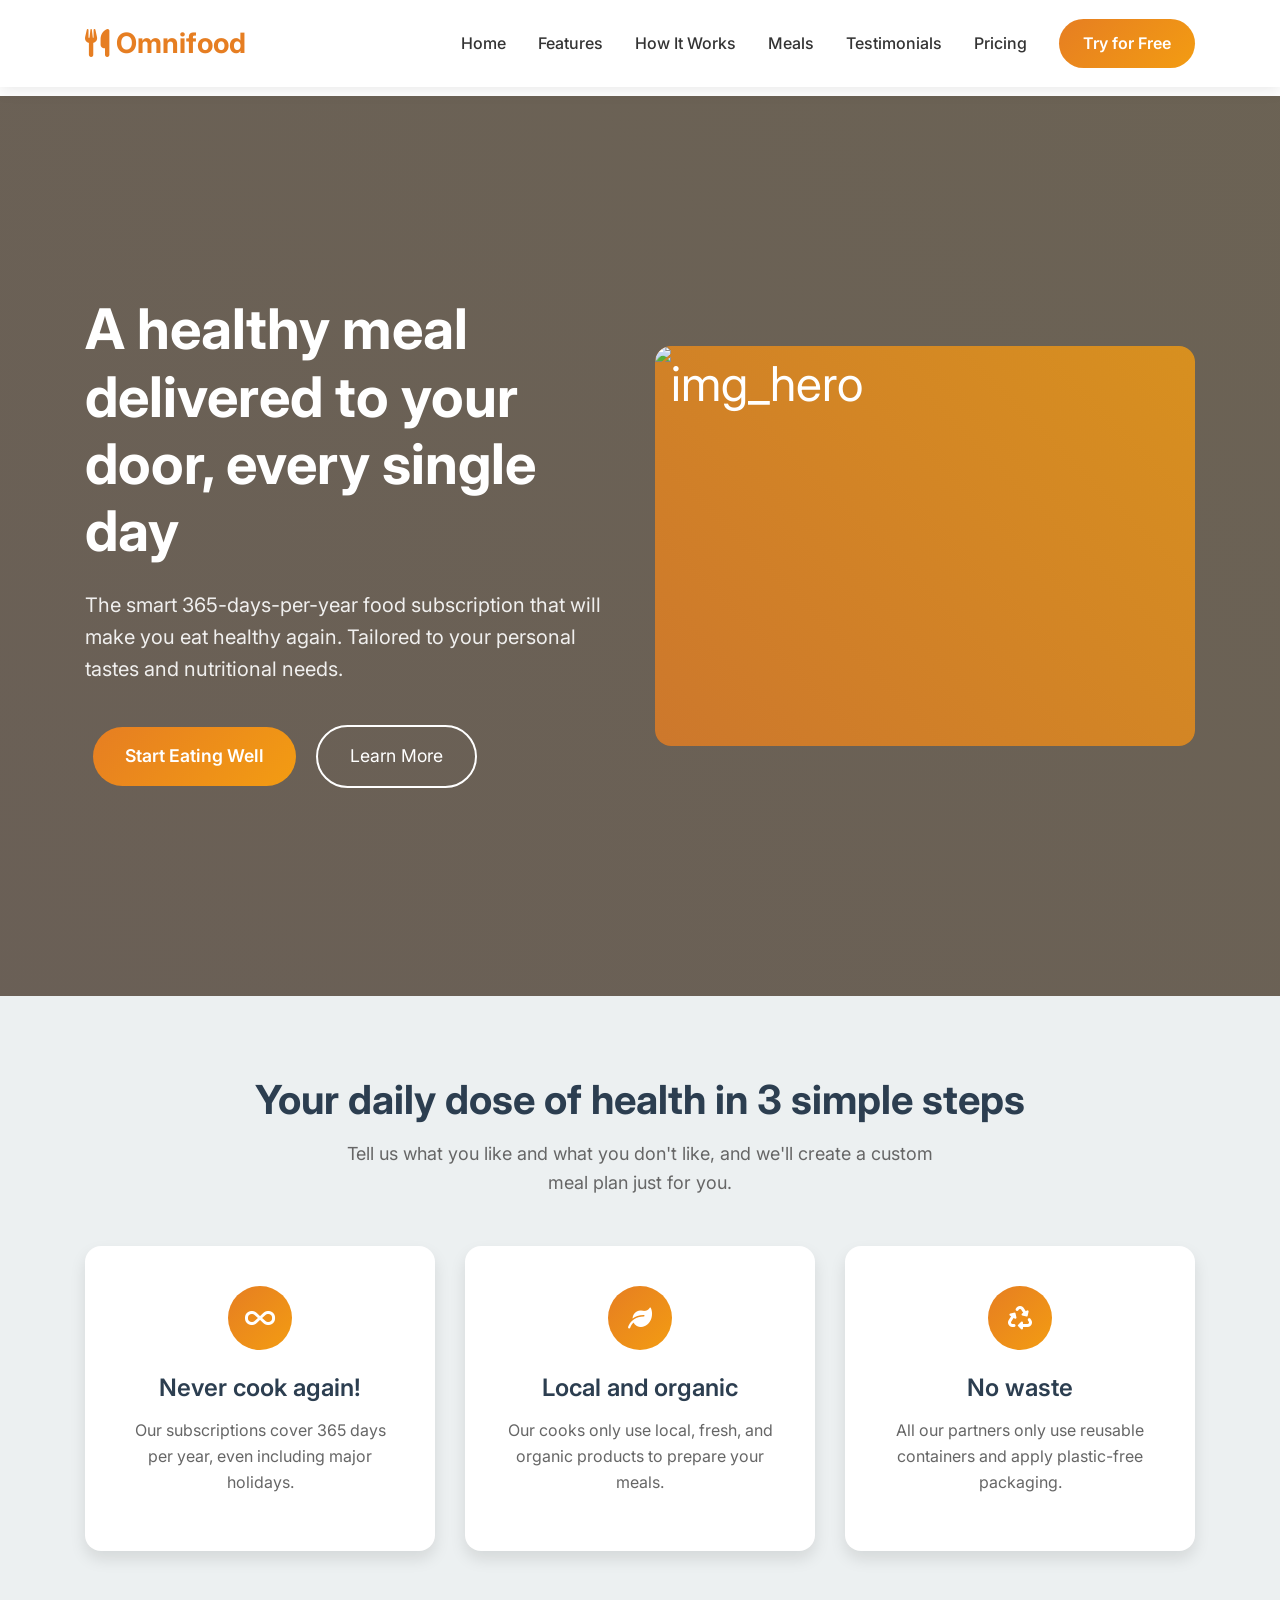
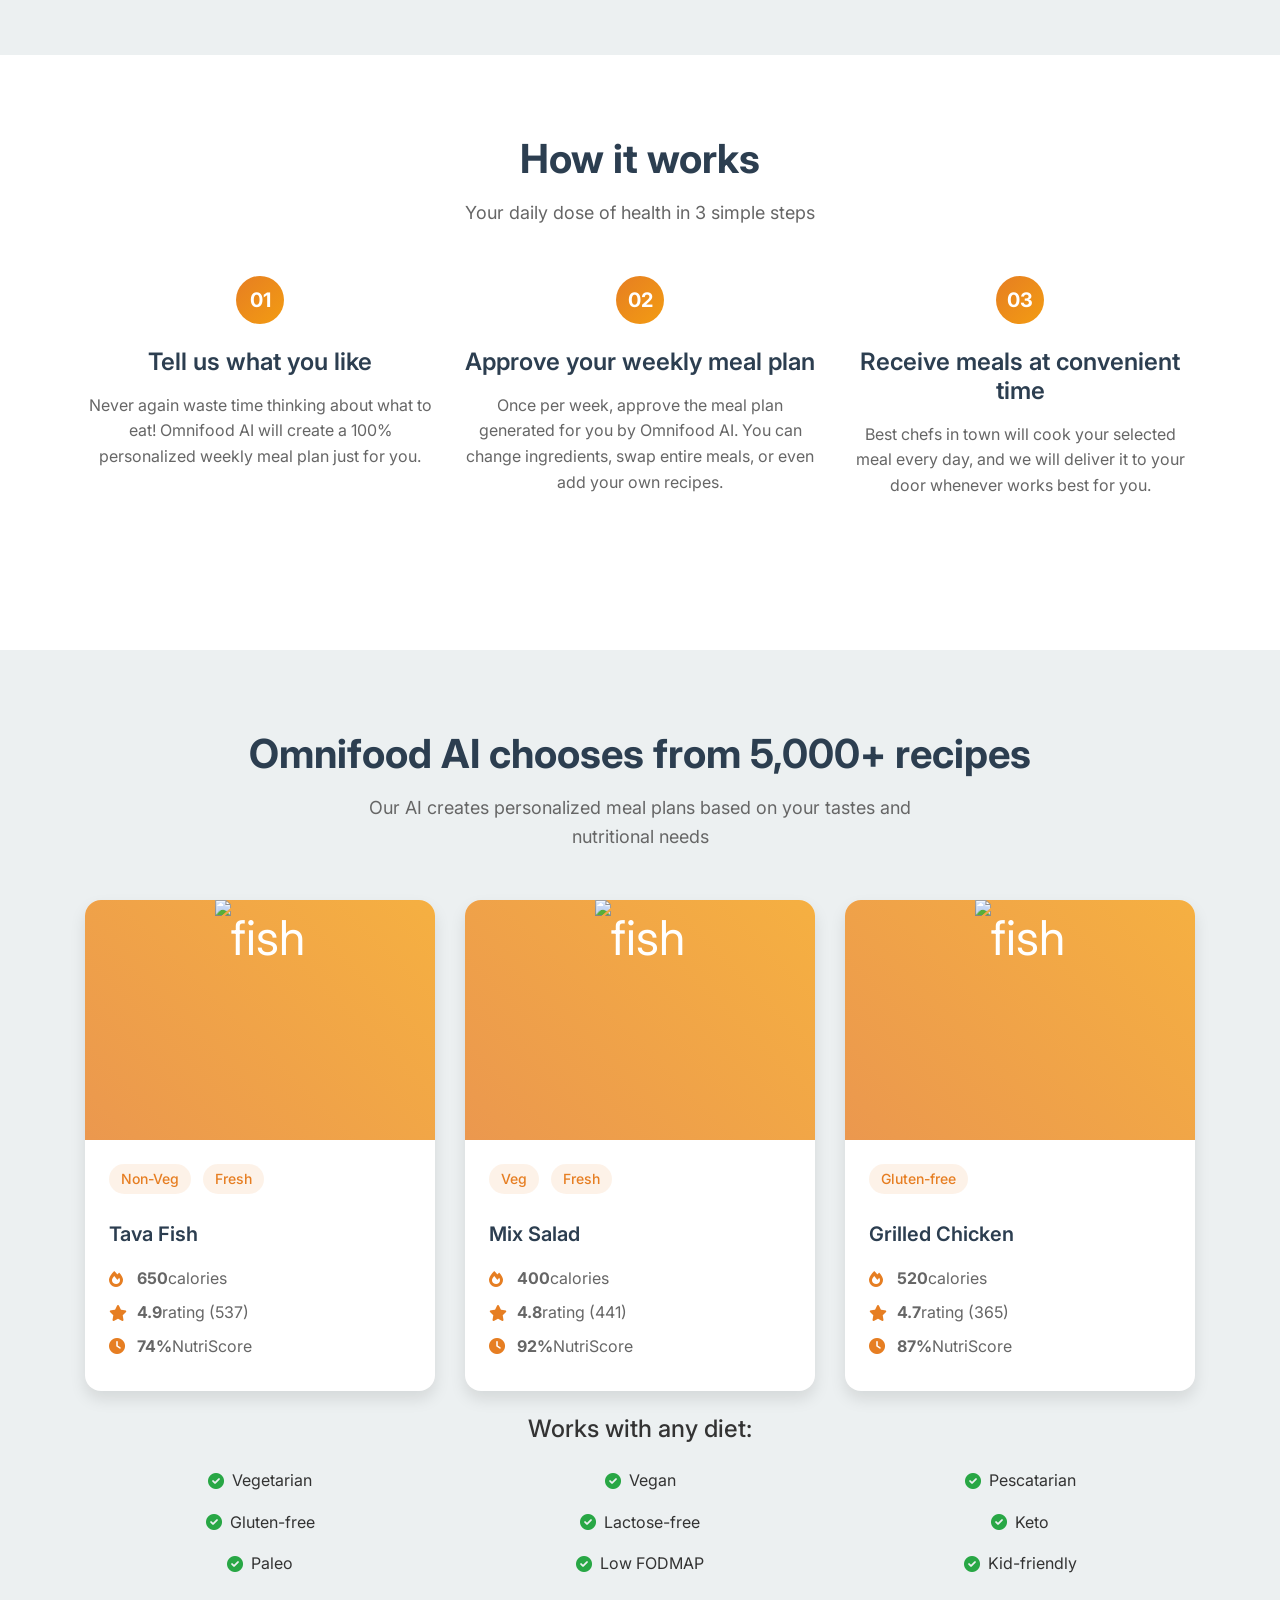
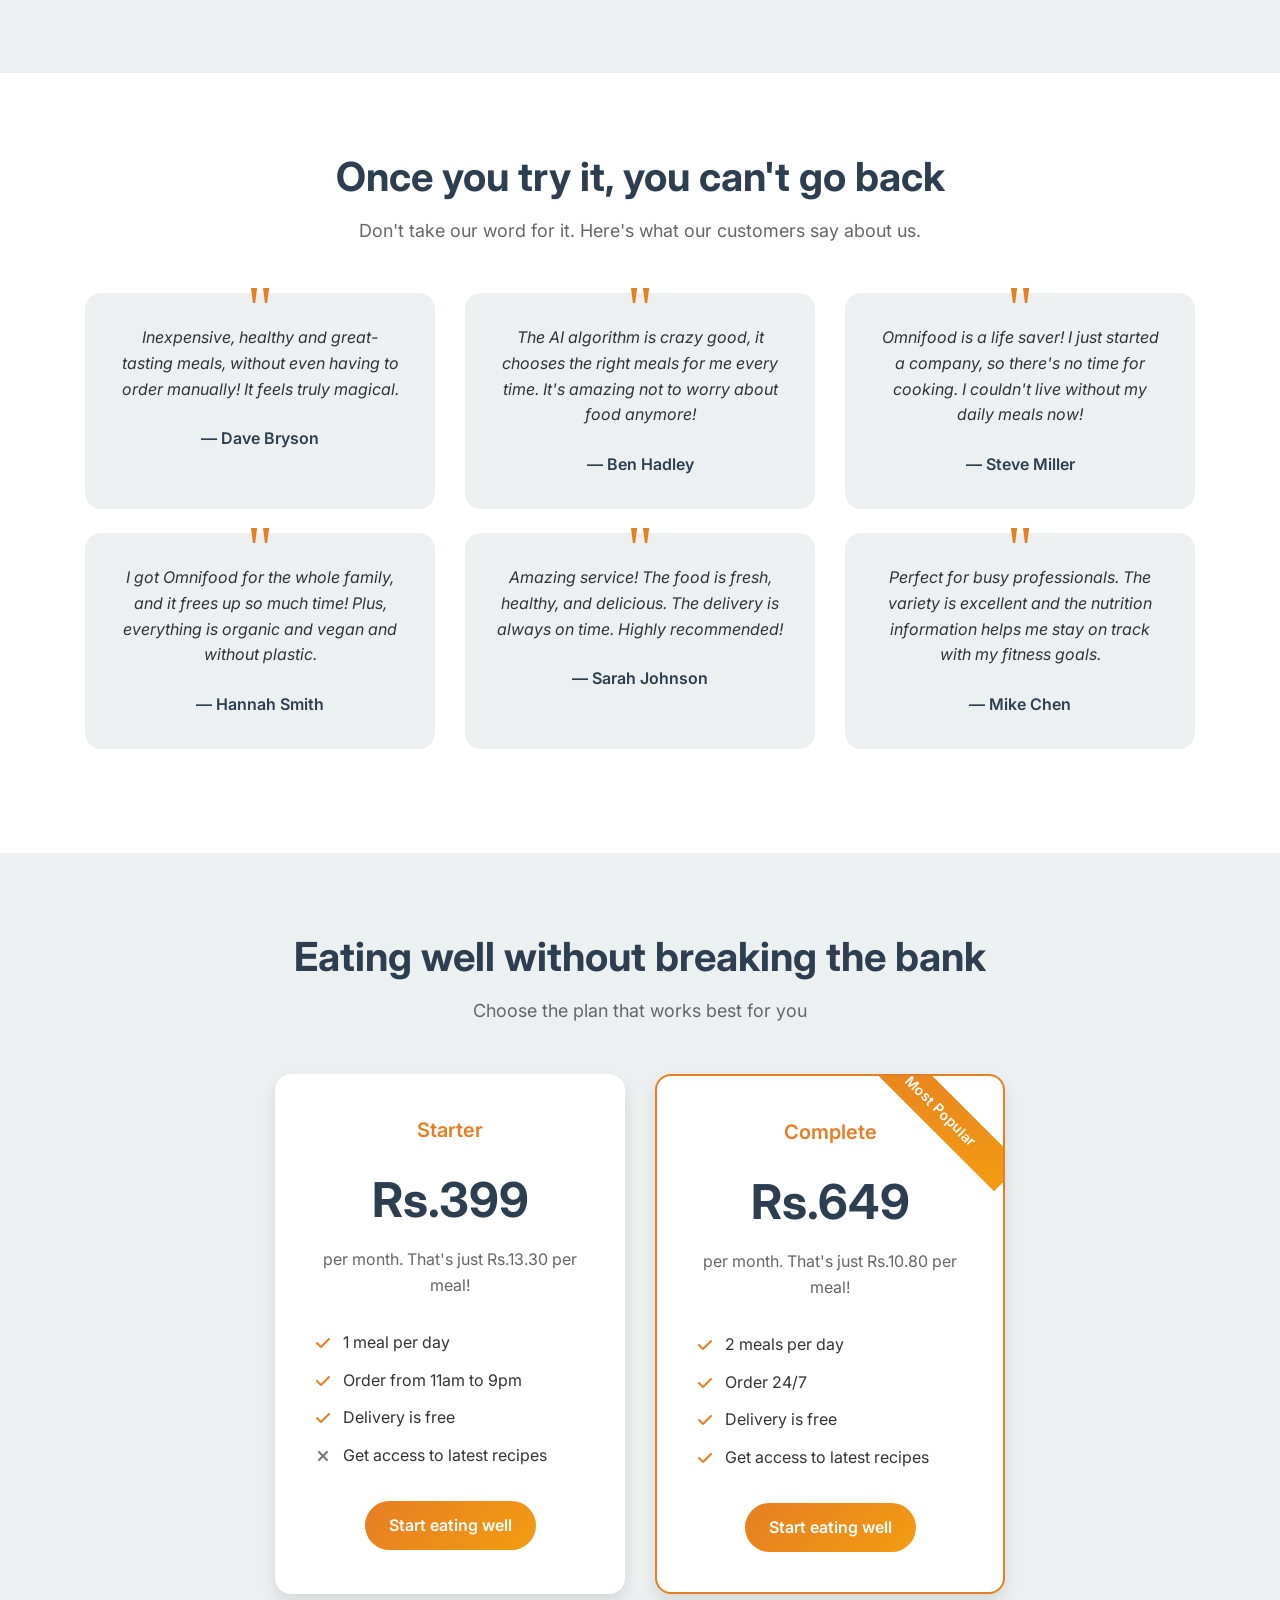
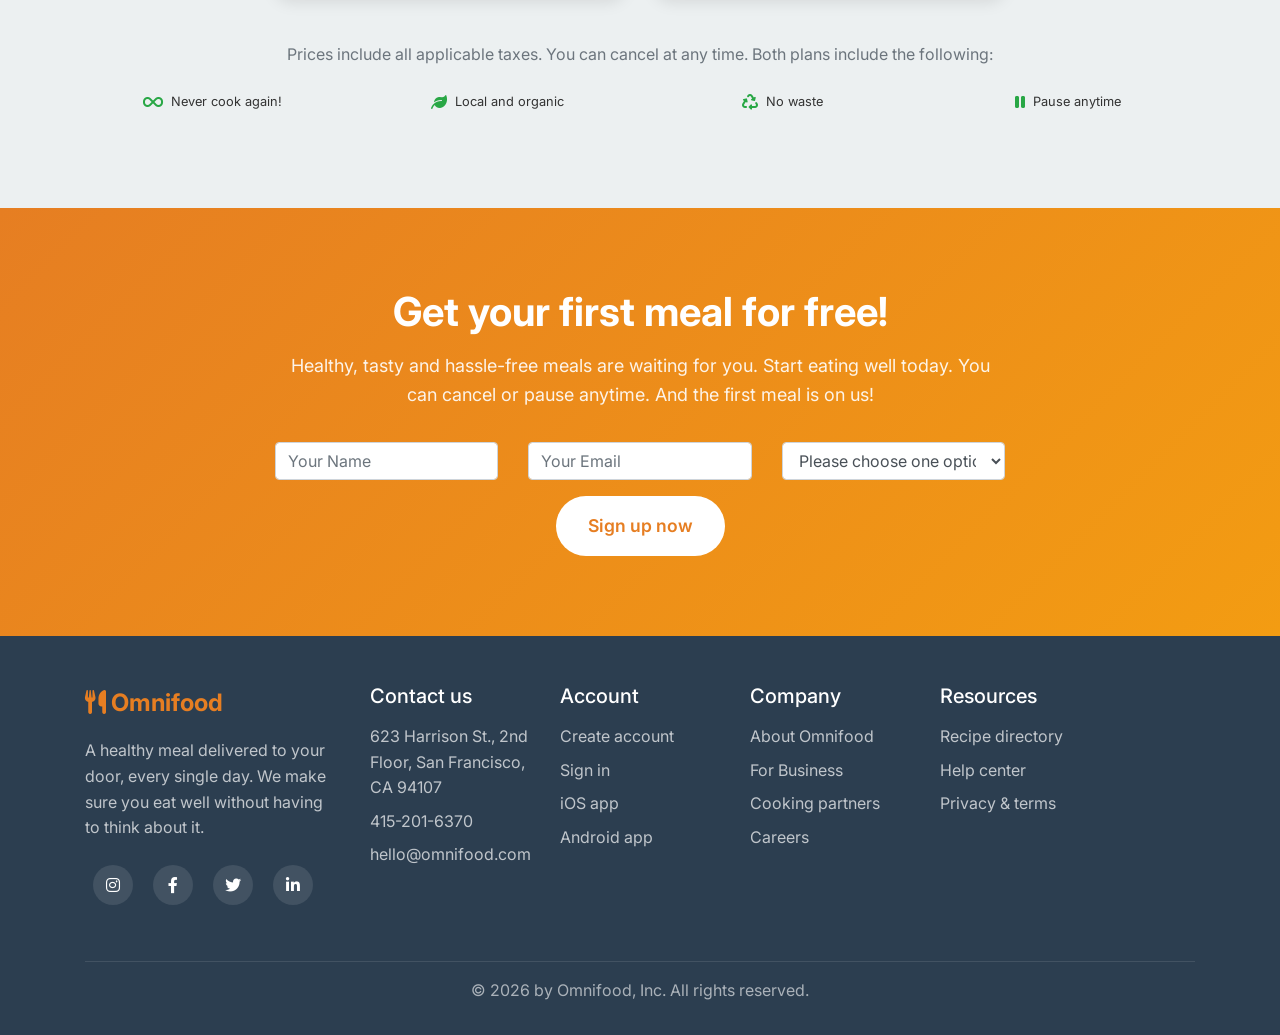
==== commit 07ff599e: "update" ====
--- a/index.html
+++ b/index.html
@@ -68,7 +68,7 @@
     <!-- Hero Section -->
     <section id="home" class="hero">
       <div class="container">
-        <div class="row align-items-center">
+        <div class="row align-items-center mobile-class-view">
           <div class="col-lg-6">
             <div class="hero-content">
               <h1>A healthy meal delivered to your door, every single day</h1>
@@ -91,9 +91,12 @@
             <div class="hero-image">
               <div
                 class="meal-image"
-                style="border-radius: 1rem; height: 25rem"
+                style="border-radius: 1rem; height: 25rem; z-index: 2"
               >
-                <i class="fas fa-hamburger"></i>
+                <img
+                  src="https://images.pexels.com/photos/3054690/pexels-photo-3054690.jpeg?cs=srgb&dl=pexels-rohanmuzafar-3054690.jpg&fm=jpg"
+                  alt="img_hero"
+                />
               </div>
             </div>
           </div>
@@ -216,7 +219,11 @@
           <div class="col-lg-4 col-md-6 mb-4">
             <div class="meal-card fade-in">
               <div class="meal-image">
-                <i class="fas fa-fish"></i>
+                <img
+                  id="card_image"
+                  src="https://encrypted-tbn0.gstatic.com/images?q=tbn:ANd9GcS4-XZTEKyIKMQbejDd2OSFkyHTKndBlK2ZhQ&s"
+                  alt="fish"
+                />
               </div>
               <div class="meal-content">
                 <div class="meal-tags">
@@ -243,7 +250,11 @@
           <div class="col-lg-4 col-md-6 mb-4">
             <div class="meal-card fade-in">
               <div class="meal-image">
-                <i class="fas fa-seedling"></i>
+                <img
+                  id="card_image"
+                  src="https://getinspiredeveryday.com/wp-content/uploads/2022/02/Easy-Green-Salad-Get-Inspired-Everyday-7.jpg"
+                  alt="fish"
+                />
               </div>
               <div class="meal-content">
                 <div class="meal-tags">
@@ -270,7 +281,11 @@
           <div class="col-lg-4 col-md-6 mb-4">
             <div class="meal-card fade-in">
               <div class="meal-image">
-                <i class="fas fa-drumstick-bite"></i>
+                <img
+                  id="card_image"
+                  src="https://lh3.googleusercontent.com/proxy/3M5fKmqCsyKjF6vxj75sFkYj29l2DoKJWbBFGph1eBeygd59_flsuVtof6fZVbiO_sB4a0Wz63Nrb0qKLt1q-8zg-t5LYWcBQA"
+                  alt="fish"
+                />
               </div>
               <div class="meal-content">
                 <div class="meal-tags">
--- a/component/style.css
+++ b/component/style.css
@@ -95,12 +95,7 @@
 }
 
 .hero {
-  background: linear-gradient(
-      135deg,
-      rgba(230, 126, 34, 0.9),
-      rgba(243, 156, 18, 0.9)
-    ),
-    url('data:image/svg+xml,<svg xmlns="http://www.w3.org/2000/svg" viewBox="0 0 1200 800"><rect fill="%23f8f9fa" width="1200" height="800"/><circle fill="%23e67e22" opacity="0.1" cx="200" cy="200" r="150"/><circle fill="%23f39c12" opacity="0.1" cx="800" cy="400" r="200"/><circle fill="%23e67e22" opacity="0.1" cx="1000" cy="600" r="100"/></svg>');
+  background-image: url("https://t4.ftcdn.net/jpg/02/11/60/49/360_F_211604911_wn1FqBnH7TRfN87ux5pnQ2sgZUj7rGYd.jpg");
   background-size: cover;
   background-position: center;
   min-height: 100vh;
@@ -108,6 +103,8 @@
   align-items: center;
   position: relative;
   overflow: hidden;
+  isolation: isolate;
+  margin-top: 6rem;
 }
 
 .hero::before {
@@ -124,9 +121,18 @@
   );
 }
 
+.hero::after {
+  content: "";
+  position: absolute;
+  background: rgb(24, 23, 23);
+  inset: 0;
+  opacity: 0.7;
+  z-index: -1;
+}
+
 .hero-content {
   position: relative;
-  z-index: 2;
+  z-index: 5;
 }
 
 .hero h1 {
@@ -175,9 +181,13 @@
 }
 
 .hero-image img {
+  z-index: 1;
   width: 100%;
-  height: auto;
+  opacity: 10;
+  height: 25rem;
   border-radius: 1rem;
+  background-size: cover;
+  background-position: center;
   box-shadow: 0 1rem 2rem rgba(0, 0, 0, 0.2);
 }
 
@@ -335,8 +345,7 @@
 }
 
 .meal-image {
-  height: 15rem;
-  background: var(--gradient);
+  height: 15rem;  
   display: flex;
   align-items: center;
   justify-content: center;
@@ -360,9 +369,11 @@
   );
 }
 
-.meal-image i {
+.meal-image #card_image {
   position: relative;
   z-index: 1;
+  height: 15rem;
+  background-position: center;
 }
 
 .meal-content {
@@ -372,8 +383,6 @@
 .meal-tags {
   margin-bottom: 1rem;
 }
-
-
 
 .meal-tag {
   display: inline-block;
@@ -659,12 +668,26 @@
 }
 
 @media (max-width: 767.98px) {
+  .mobile-class-view {
+    margin-top: 7rem;
+  }
+
   .hero {
     text-align: center;
   }
 
   .hero h1 {
     font-size: 2rem;
+  }
+
+  #navbarNav a {
+    display: flex;
+    justify-content: center;
+    text-align: center;
+  }
+
+  .navbar {
+    padding: 1rem;
   }
 
   .hero p {
